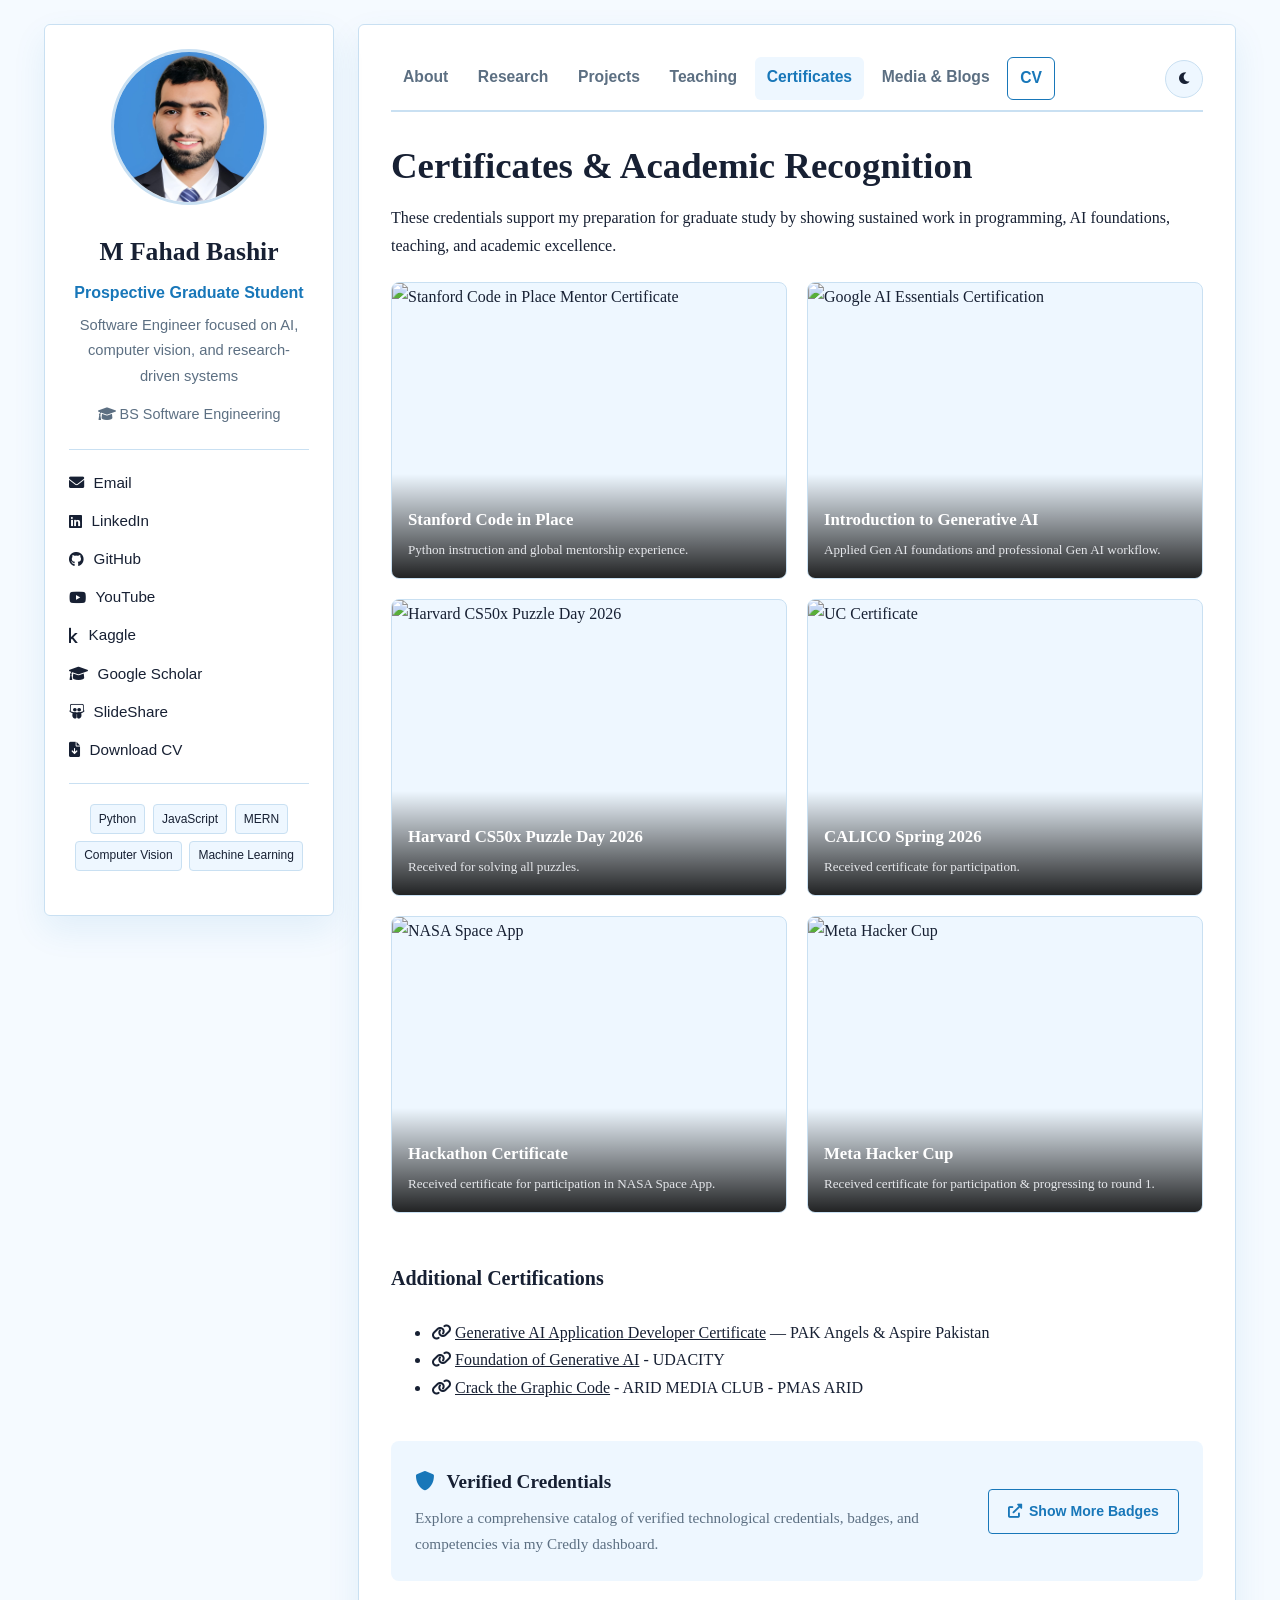
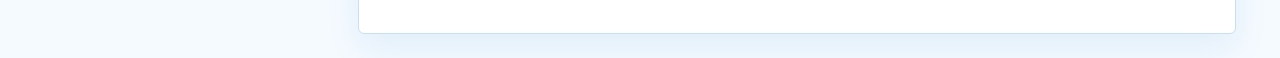
==== certificates.html @ 1e4f1df3 "Add files via upload" ====
<!-- <!DOCTYPE html>
<html lang="en">
<head>
    <meta charset="UTF-8">
    <meta name="viewport" content="width=device-width, initial-scale=1.0">
    <title>Muhammad Fahad Bashir | Certificates</title>
    <link rel="stylesheet" href="style.css">
    <link rel="stylesheet" href="https://cdnjs.cloudflare.com/ajax/libs/font-awesome/6.0.0/css/all.min.css">
    <script src="script.js" defer></script>
</head>
<body>
    <div class="portfolio-container">
        <aside class="sidebar">
            <img src="profile.png" alt="Muhammad Fahad Bashir" class="profile-img">
            <h1>M Fahad Bashir</h1>
            <p class="title">Prospective Graduate Student</p>
            <p class="subtitle">Software Engineer focused on AI, computer vision, and research-driven systems</p>
            <p class="institution"><i class="fas fa-graduation-cap"></i> BS Software Engineering</p>

            <div class="contact-links">
                <a href="mailto:bashirfahad789@gmail.com"><i class="fas fa-envelope"></i> Email</a>
                <a href="https://linkedin.com/in/mfahadbashir" target="_blank" rel="noopener"><i class="fab fa-linkedin"></i> LinkedIn</a>
                <a href="https://github.com/mfahadbashir" target="_blank" rel="noopener"><i class="fab fa-github"></i> GitHub</a>
                <a href="https://www.youtube.com/@mfahadbashir" target="_blank" rel="noopener"><i class="fab fa-youtube"></i> YouTube</a>
                <a href="https://www.kaggle.com/muhammadfahadbashir" target="_blank" rel="noopener"><i class="fab fa-kaggle"></i> Kaggle</a>
                <a href="https://scholar.google.com/citations?view_op=search_authors&mauthors=Muhammad+Fahad+Bashir" target="_blank" rel="noopener"><i class="fas fa-graduation-cap"></i> Google Scholar</a>
                <a href="https://www.slideshare.net/MuhammadFahadBashir3?itemsPerPage=18" target="_blank" rel="noopener"><i class="fab fa-slideshare"></i> SlideShare</a>
                <a href="cv.pdf" download><i class="fas fa-file-arrow-down"></i> Download CV</a>
            </div>

            <div class="tag-cloud">
                <span>Python</span><span>JavaScript</span><span>MERN</span><span>Computer Vision</span><span>Machine Learning</span>
            </div>
        </aside>

  <main class="content-area">
            <nav class="tabs-nav" aria-label="Primary navigation">
                <div class="nav-links">
                    <a href="index.html" class="nav-link">About</a>
                    <a href="research.html" class="nav-link">Research</a>
                    <a href="projects.html" class="nav-link">Projects</a>
                    <a href="workshops.html" class="nav-link">Teaching</a>
                    <a href="certificates.html" class="nav-link active">Certificates</a>
                    <a href="gallery.html" class="nav-link">Media & Blogs</a>
                    <a href="cv.pdf" class="nav-link cv-link" download>CV</a>
                </div>
                <button class="theme-toggle" id="theme-toggle" type="button" aria-label="Toggle color theme">
                    <i class="fas fa-moon mode-icon" aria-hidden="true"></i>
                </button>
            </nav>

            <h2>Certificates & Academic Recognition</h2>
            <p>These credentials support my preparation for graduate study by showing sustained work in programming, AI foundations, teaching, and academic excellence.</p>

            <div class="media-grid">
                
                <div class="media-wrapper">
                    <img src="./certificates/stanford-cert.png" alt="Stanford Code in Place Mentor Certificate" class="cert-img">
                    <div class="media-overlay">
                        <h5>Stanford Code in Place</h5>
                        <p>Python instruction and global mentorship experience.</p>
                    </div>
                </div>

                <div class="media-wrapper">
                    <img src="./certificates/google-ai-cert.png" alt="Google AI Essentials Certification" class="cert-img">
                    <div class="media-overlay">
                        <h5>Introduction to Generative AI</h5>
                        <p>Applied Gen AI foundations and professional Gen AI workflow.</p>
                    </div>
                </div>

                <div class="media-wrapper">
                    <img src="./certificates/harvard-cert.png" alt="Harvard CS50x Puzzle Day 2026" class="cert-img">
                    <div class="media-overlay">
                        <h5>Harvard CS50x Puzzle Day 2026</h5>
                        <p>Received for solving all puzzles.</p>
                    </div>
                </div>

                <div class="media-wrapper">
                    <img src="./certificates/uc-cert.jpeg" alt="UC Certificate" class="cert-img">
                    <div class="media-overlay">
                        <h5>CALICO Spring 2026</h5>
                        <p>Received certificate for participation.</p>
                    </div>
                </div>

                <div class="media-wrapper">
                    <img src="./certificates/nasa-cert.png" alt="NASA Space App " class="cert-img">
                    <div class="media-overlay">
                        <h5>Hackathon Certificate </h5>
                        <p>Received certificate for participation in NASA Space App .</p>
                    </div>
                </div>

                <div class="media-wrapper">
                    <img src="./certificates/meta-cup-cert.png" alt="Meta Hacker Cup" class="cert-img">
                    <div class="media-overlay">
                        <h5>Meta Hacker Cup</h5>
                        <p>Received certificate for participation & progressing to round 1.</p>
                    </div>
                </div>

            </div> 
        
        <div class="additional-certs-section" style="margin-top: 3rem;">
                <h3 style="border-bottom: 1px solid var(--border-color); padding-bottom: 0.5rem;">Additional Certifications</h3>
                
                <ul class="cert-text-list">
                    <li>
                        <i class="fas fa-link list-icon"></i> 
                        <a href="https://drive.google.com/file/d/1lgJNT4p7D6fuJayMBsZOApR-OrPkvg1E/view?usp=sharing" target="_blank" rel="noopener">Generative AI Application Developer Certificate</a> 
                        <span class="cert-vendor">— PAK Angels & Aspire Pakistan</span>
                    </li>
                    <li>
                        <i class="fas fa-link list-icon"></i> 
                        <a href="https://drive.google.com/file/d/1MctVsHLx--lwJQ7RAhelNxorUIL-YCIE/view?usp=sharing" target="_blank" rel="noopener">Foundation of Generative AI </a> 
                        <span class="cert-vendor"> - UDACITY</span>
                    </li>
                    <li>
                        <i class="fas fa-link list-icon"></i> 
                        <a href="https://drive.google.com/file/d/1Zk8g0KGYfRt7ZJKCh3MU5BhJU9yhhB4O/view?usp=sharing" target="_blank" rel="noopener">Crack the Graphic Code</a> 
                        <span class="cert-vendor"> - ARID MEDIA CLUB - PMAS ARID </span>
                    </li>
                   
                </ul>
            </div>
        
        </main>

            
    </div>
</body>
</html> -->



<!DOCTYPE html>
<html lang="en">
<head>
    <meta charset="UTF-8">
    <meta name="viewport" content="width=device-width, initial-scale=1.0">
    <title>Muhammad Fahad Bashir | Certificates</title>
    <link rel="stylesheet" href="style.css">
    <link rel="stylesheet" href="https://cdnjs.cloudflare.com/ajax/libs/font-awesome/6.0.0/css/all.min.css">
    <script src="script.js" defer></script>
</head>
<body>
    <div class="portfolio-container">
        
        <aside class="sidebar">
            <img src="profile.png" alt="Muhammad Fahad Bashir" class="profile-img">
            <h1>M Fahad Bashir</h1>
            <p class="title">Prospective Graduate Student</p>
            <p class="subtitle">Software Engineer focused on AI, computer vision, and research-driven systems</p>
            <p class="institution"><i class="fas fa-graduation-cap"></i> BS Software Engineering</p>

            <div class="contact-links">
                <a href="mailto:bashirfahad789@gmail.com"><i class="fas fa-envelope"></i> Email</a>
                <a href="https://linkedin.com/in/mfahadbashir" target="_blank" rel="noopener"><i class="fab fa-linkedin"></i> LinkedIn</a>
                <a href="https://github.com/mfahadbashir" target="_blank" rel="noopener"><i class="fab fa-github"></i> GitHub</a>
                <a href="https://www.youtube.com/@mfahadbashir" target="_blank" rel="noopener"><i class="fab fa-youtube"></i> YouTube</a>
                <a href="https://www.kaggle.com/muhammadfahadbashir" target="_blank" rel="noopener"><i class="fab fa-kaggle"></i> Kaggle</a>
                <a href="https://scholar.google.com/citations?view_op=search_authors&mauthors=Muhammad+Fahad+Bashir" target="_blank" rel="noopener"><i class="fas fa-graduation-cap"></i> Google Scholar</a>
                <a href="https://www.slideshare.net/MuhammadFahadBashir3?itemsPerPage=18" target="_blank" rel="noopener"><i class="fab fa-slideshare"></i> SlideShare</a>
                <a href="cv.pdf" download><i class="fas fa-file-arrow-down"></i> Download CV</a>
            </div>

            <div class="tag-cloud">
                <span>Python</span><span>JavaScript</span><span>MERN</span><span>Computer Vision</span><span>Machine Learning</span>
            </div>
        </aside>

        <main class="content-area">
            
            <nav class="tabs-nav" aria-label="Primary navigation">
                <div class="nav-links">
                    <a href="index.html" class="nav-link">About</a>
                    <a href="research.html" class="nav-link">Research</a>
                    <a href="projects.html" class="nav-link">Projects</a>
                    <a href="workshops.html" class="nav-link">Teaching</a>
                    <a href="certificates.html" class="nav-link active">Certificates</a>
                    <a href="gallery.html" class="nav-link">Media & Blogs</a>
                    <a href="cv.pdf" class="nav-link cv-link" download>CV</a>
                </div>
                <button class="theme-toggle" id="theme-toggle" type="button" aria-label="Toggle color theme">
                    <i class="fas fa-moon mode-icon" aria-hidden="true"></i>
                </button>
            </nav>

            <h2>Certificates & Academic Recognition</h2>
            <p>These credentials support my preparation for graduate study by showing sustained work in programming, AI foundations, teaching, and academic excellence.</p>

            <div class="media-grid">
                
                <div class="media-wrapper">
                    <img src="./certificates/stanford-cert.png" alt="Stanford Code in Place Mentor Certificate" class="cert-img">
                    <div class="media-overlay">
                        <h5>Stanford Code in Place</h5>
                        <p>Python instruction and global mentorship experience.</p>
                    </div>
                </div>

                <div class="media-wrapper">
                    <img src="./certificates/google-ai-cert.png" alt="Google AI Essentials Certification" class="cert-img">
                    <div class="media-overlay">
                        <h5>Introduction to Generative AI</h5>
                        <p>Applied Gen AI foundations and professional Gen AI workflow.</p>
                    </div>
                </div>

                <div class="media-wrapper">
                    <img src="./certificates/harvard-cert.png" alt="Harvard CS50x Puzzle Day 2026" class="cert-img">
                    <div class="media-overlay">
                        <h5>Harvard CS50x Puzzle Day 2026</h5>
                        <p>Received for solving all puzzles.</p>
                    </div>
                </div>

                <div class="media-wrapper">
                    <img src="./certificates/uc-cert.jpeg" alt="UC Certificate" class="cert-img">
                    <div class="media-overlay">
                        <h5>CALICO Spring 2026</h5>
                        <p>Received certificate for participation.</p>
                    </div>
                </div>

                <div class="media-wrapper">
                    <img src="./certificates/nasa-cert.png" alt="NASA Space App" class="cert-img">
                    <div class="media-overlay">
                        <h5>Hackathon Certificate</h5>
                        <p>Received certificate for participation in NASA Space App.</p>
                    </div>
                </div>

                <div class="media-wrapper">
                    <img src="./certificates/meta-cup-cert.png" alt="Meta Hacker Cup" class="cert-img">
                    <div class="media-overlay">
                        <h5>Meta Hacker Cup</h5>
                        <p>Received certificate for participation & progressing to round 1.</p>
                    </div>
                </div>

            </div> <div class="additional-certs-section" style="margin-top: 3rem;">
                <h3 style="border-bottom: 1px solid var(--border-color); padding-bottom: 0.5rem;">Additional Certifications</h3>
                
                <ul class="cert-text-list">
                    <li>
                        <i class="fas fa-link list-icon"></i> 
                        <a href="https://drive.google.com/file/d/1lgJNT4p7D6fuJayMBsZOApR-OrPkvg1E/view?usp=sharing" target="_blank" rel="noopener">Generative AI Application Developer Certificate</a> 
                        <span class="cert-vendor">— PAK Angels & Aspire Pakistan</span>
                    </li>
                    <li>
                        <i class="fas fa-link list-icon"></i> 
                        <a href="https://drive.google.com/file/d/1MctVsHLx--lwJQ7RAhelNxorUIL-YCIE/view?usp=sharing" target="_blank" rel="noopener">Foundation of Generative AI</a> 
                        <span class="cert-vendor"> - UDACITY</span>
                    </li>
                    <li>
                        <i class="fas fa-link list-icon"></i> 
                        <a href="https://drive.google.com/file/d/1Zk8g0KGYfRt7ZJKCh3MU5BhJU9yhhB4O/view?usp=sharing" target="_blank" rel="noopener">Crack the Graphic Code</a> 
                        <span class="cert-vendor"> - ARID MEDIA CLUB - PMAS ARID</span>
                    </li>
                </ul>
            </div>
            
            <div class="item-card verification-banner" style="margin-top: 2.5rem; display: flex; align-items: center; justify-content: space-between; gap: 1.5rem; padding: 1.5rem; border: 1px solid var(--border-color); border-radius: 8px;">
                <div class="banner-text">
                    <h3 style="margin: 0 0 0.4rem 0; font-size: 1.2rem; color: var(--text-main);"><i class="fas fa-shield-alt" style="color: var(--accent); margin-right: 0.5rem;"></i> Verified Credentials</h3>
                    <p style="margin: 0; font-size: 0.95rem; color: var(--text-muted);">Explore a comprehensive catalog of verified technological credentials, badges, and competencies via my Credly dashboard.</p>
                </div>
                <a href="https://www.credly.com/users/muhammad-fahad-bashir.72932968/badges/credly" target="_blank" rel="noopener" class="btn-action banner-btn" style="white-space: nowrap; margin-top: 0; padding: 0.6rem 1.2rem; text-decoration: none; border: 1px solid var(--accent); color: var(--accent); border-radius: 4px; font-weight: 600;">
                    <i class="fas fa-external-link-alt"></i> Show More Badges
                </a>
            </div>
        
        </main> </div> </body>
</html>
---- style.css ----
:root {
    --bg-color: #f5faff;
    --panel-bg: #ffffff;
    --panel-soft: #eef7ff;
    --text-main: #172033;
    --text-muted: #5c6f82;
    --accent: #1877b9;
    --accent-strong: #0f5486;
    --border: #c9e0f2;
    --shadow: 0 14px 34px rgba(24, 119, 185, 0.09);
    --font: Georgia, "Times New Roman", Times, serif;
    --ui-font: "Segoe UI", Arial, sans-serif;
}

:root[data-theme="dark"] {
    --bg-color: #08131f;
    --panel-bg: #102033;
    --panel-soft: #172a41;
    --text-main: #edf7ff;
    --text-muted: #b7c9da;
    --accent: #8fd3ff;
    --accent-strong: #c1e8ff;
    --border: #29435c;
    --shadow: 0 18px 45px rgba(0, 0, 0, 0.28);
}

* {
    box-sizing: border-box;
}

body {
    font-family: var(--font);
    background: var(--bg-color);
    color: var(--text-main);
    margin: 0;
    line-height: 1.72;
    min-height: 100vh;
}

a {
    color: inherit;
}

.portfolio-container {
    width: min(100%, 1240px);
    margin: 1.5rem auto;
    padding: 0 1.5rem;
    display: grid;
    grid-template-columns: 290px minmax(0, 1fr);
    gap: 1.5rem;
}

.sidebar,
.content-area {
    background: var(--panel-bg);
    border: 1px solid var(--border);
    border-radius: 6px;
    box-shadow: var(--shadow);
}

.sidebar {
    padding: 1.5rem;
    height: fit-content;
    text-align: center;
    position: sticky;
    top: 1.5rem;
}

.profile-img {
    width: 156px;
    height: 156px;
    border-radius: 50%;
    object-fit: cover;
    margin-bottom: 1rem;
    border: 3px solid var(--border);
}

.sidebar h1 {
    font-size: 1.6rem;
    font-weight: 700;
    margin: 0 0 0.35rem;
}

.title {
    color: var(--accent);
    font-weight: 700;
    font-family: var(--ui-font);
    margin: 0;
}

.subtitle {
    color: var(--text-muted);
    font-size: 0.92rem;
    font-family: var(--ui-font);
    margin: 0.4rem 0 0.8rem;
}

.institution {
    color: var(--text-muted);
    font-size: 0.9rem;
    font-family: var(--ui-font);
    margin: 0 0 1.4rem;
}

.contact-links {
    display: flex;
    flex-direction: column;
    gap: 0.75rem;
    text-align: left;
    border-top: 1px solid var(--border);
    border-bottom: 1px solid var(--border);
    padding: 1.25rem 0;
    margin-bottom: 1.25rem;
}

.contact-links a {
    color: var(--text-main);
    text-decoration: none;
    font-size: 0.95rem;
    font-family: var(--ui-font);
    display: flex;
    align-items: center;
    gap: 0.6rem;
    transition: color 0.2s ease;
}

.contact-links a:hover {
    color: var(--accent);
}

.tag-cloud {
    display: flex;
    flex-wrap: wrap;
    gap: 0.45rem;
    justify-content: center;
    margin: 0.5rem 0 1.25rem;
}

.tag-cloud span {
    background: var(--panel-soft);
    color: var(--text-main);
    font-size: 0.75rem;
    font-family: var(--ui-font);
    padding: 0.22rem 0.52rem;
    border-radius: 4px;
    border: 1px solid var(--border);
}

.theme-toggle {
    width: 38px;
    height: 38px;
    border: 1px solid var(--border);
    background: var(--panel-soft);
    color: var(--text-main);
    border-radius: 50%;
    padding: 0;
    font-family: var(--ui-font);
    font-weight: 600;
    cursor: pointer;
    display: flex;
    align-items: center;
    justify-content: center;
    gap: 0.55rem;
}

.theme-toggle:hover {
    border-color: var(--accent);
    color: var(--accent);
}

.content-area {
    padding: 2rem;
    min-width: 0;
}

.tabs-nav {
    display: flex;
    align-items: center;
    justify-content: space-between;
    gap: 0.5rem;
    border-bottom: 2px solid var(--border);
    margin-bottom: 2rem;
    padding-bottom: 0.6rem;
    overflow-x: auto;
}

.nav-links {
    display: flex;
    gap: 0.35rem;
    overflow-x: auto;
    white-space: nowrap;
}

.nav-link {
    text-decoration: none;
    font-size: 0.98rem;
    font-weight: 600;
    color: var(--text-muted);
    padding: 0.45rem 0.75rem;
    border-radius: 6px;
    font-family: var(--ui-font);
    transition: color 0.2s ease, background 0.2s ease;
}

.nav-link:hover,
.nav-link.active {
    color: var(--accent);
    background: var(--panel-soft);
}

.nav-link.cv-link {
    border: 1px solid var(--accent);
    color: var(--accent);
}

section {
    margin-bottom: 2.25rem;
}

h2 {
    font-size: clamp(1.65rem, 3vw, 2.3rem);
    line-height: 1.2;
    margin: 0 0 1rem;
    font-weight: 700;
}

h3 {
    margin: 0 0 0.7rem;
    font-size: 1.25rem;
    font-weight: 700;
}

h4 {
    margin: 0 0 0.45rem;
    font-size: 1.05rem;
}

p {
    margin-top: 0;
}

.eyebrow {
    color: var(--accent);
    font-size: 0.8rem;
    font-weight: 800;
    letter-spacing: 0;
    text-transform: uppercase;
    margin-bottom: 0.55rem;
    font-family: var(--ui-font);
}

.intro-section {
    border-bottom: 1px solid var(--border);
    padding-bottom: 1.5rem;
}

.highlights-grid {
    display: grid;
    grid-template-columns: repeat(3, minmax(0, 1fr));
    gap: 1rem;
    margin-top: 1rem;
}

.achievement-strip {
    display: grid;
    grid-template-columns: repeat(3, minmax(0, 1fr));
    gap: 1rem;
}

.achievement-card {
    background: linear-gradient(180deg, rgba(24, 119, 185, 0.12), rgba(24, 119, 185, 0.04));
    border: 1px solid var(--border);
    border-top: 4px solid var(--accent);
    border-radius: 8px;
    padding: 1.2rem;
}

.achievement-source {
    display: inline-flex;
    align-items: center;
    color: var(--accent-strong);
    background: var(--panel-bg);
    border: 1px solid var(--border);
    border-radius: 999px;
    padding: 0.16rem 0.55rem;
    margin-bottom: 0.7rem;
    font-family: var(--ui-font);
    font-size: 0.75rem;
    font-weight: 800;
    text-transform: uppercase;
}

.achievement-card p {
    color: var(--text-muted);
    margin-bottom: 0;
}

.highlight-badge,
.item-card {
    background: var(--panel-soft);
    border: 1px solid var(--border);
    border-radius: 8px;
}

.highlight-badge {
    padding: 1.2rem 1rem;
    text-align: center;
}

.badge-icon {
    font-size: 1.45rem;
    color: var(--accent);
    margin-bottom: 0.5rem;
}

.highlight-badge h4 {
    margin: 0 0 0.35rem;
    font-size: 0.98rem;
}

.highlight-badge p {
    margin: 0;
    font-size: 0.86rem;
    color: var(--text-muted);
}

.scrollable-news-container {
    max-height: 220px;
    overflow-y: auto;
    border: 1px solid var(--border);
    border-radius: 8px;
    padding: 0.4rem 1rem;
    background: var(--panel-soft);
}

.scrollable-news-container::-webkit-scrollbar {
    width: 8px;
}

.scrollable-news-container::-webkit-scrollbar-track {
    background: transparent;
}

.scrollable-news-container::-webkit-scrollbar-thumb {
    background: var(--border);
    border-radius: 999px;
}

.news-feed-item {
    padding: 0.8rem 0;
    border-bottom: 1px solid var(--border);
    display: flex;
    align-items: flex-start;
    gap: 1rem;
}

.news-feed-item:last-child {
    border-bottom: none;
}

.news-tag {
    flex: 0 0 auto;
    min-width: 72px;
    text-align: center;
    font-size: 0.7rem;
    font-weight: 800;
    text-transform: uppercase;
    padding: 0.2rem 0.55rem;
    border-radius: 999px;
    color: #ffffff;
    background: var(--accent);
    font-family: var(--ui-font);
}

.news-tag.milestone {
    background: #23815c;
}

.news-tag.project {
    background: #7c3aed;
}

.news-tag.event {
    background: #c85a14;
}

.news-date {
    flex: 0 0 86px;
    color: var(--accent-strong);
    font-family: var(--ui-font);
    font-size: 0.82rem;
    font-weight: 800;
}

.news-feed-item p {
    margin: 0;
}

.news-link-pending {
    color: var(--text-muted);
    font-family: var(--ui-font);
    font-size: 0.78rem;
    font-weight: 700;
}

.item-card {
    padding: 1.4rem;
    margin-bottom: 1.25rem;
}

.item-meta {
    display: flex;
    justify-content: space-between;
    gap: 1rem;
    font-size: 0.8rem;
    color: var(--text-muted);
    font-weight: 700;
    margin-bottom: 0.6rem;
    font-family: var(--ui-font);
}

.authors,
.venue {
    margin: 0.2rem 0;
    font-size: 0.95rem;
}

.venue {
    color: var(--text-muted);
}

.project-note {
    color: var(--text-muted);
    background: var(--panel-bg);
    border-left: 3px solid var(--accent);
    padding: 0.75rem 0.85rem;
    border-radius: 0 6px 6px 0;
    margin-top: 0.85rem;
}

.compact-list {
    padding-left: 1.2rem;
    margin: 0;
}

.compact-list li {
    margin-bottom: 0.45rem;
}

.btn-action {
    display: inline-flex;
    align-items: center;
    gap: 0.45rem;
    text-decoration: none;
    font-size: 0.88rem;
    padding: 0.48rem 0.9rem;
    border: 1px solid var(--accent);
    color: var(--accent);
    border-radius: 6px;
    font-weight: 700;
    margin-top: 0.8rem;
    font-family: var(--ui-font);
    transition: background 0.2s ease, color 0.2s ease;
}

.btn-action:hover {
    background: var(--accent);
    color: #ffffff;
}

.btn-action.disabled {
    border-color: var(--border);
    color: var(--text-muted);
    cursor: default;
}

.btn-action.disabled:hover {
    background: transparent;
    color: var(--text-muted);
}

.btn-action.youtube-btn {
    border-color: #dc3545;
    color: #dc3545;
}

.btn-action.youtube-btn:hover {
    background: #dc3545;
    color: #ffffff;
}

.media-grid {
    display: grid;
    grid-template-columns: repeat(2, minmax(0, 1fr));
    gap: 1.25rem;
    margin-top: 1.4rem;
}

.media-wrapper {
    position: relative;
    border-radius: 8px;
    overflow: hidden;
    border: 1px solid var(--border);
    aspect-ratio: 4 / 3;
    background: var(--panel-soft);
}

.media-wrapper img {
    width: 100%;
    height: 100%;
    object-fit: cover;
    display: block;
    transition: transform 0.3s ease, opacity 0.3s ease;
}

.media-overlay {
    position: absolute;
    inset: auto 0 0;
    background: linear-gradient(transparent, rgba(0, 0, 0, 0.86));
    padding: 2rem 1rem 1rem;
    color: #ffffff;
}

.media-overlay h5 {
    margin: 0 0 0.25rem;
    font-size: 1.05rem;
}

.media-overlay p {
    margin: 0;
    font-size: 0.82rem;
    color: #e5e7eb;
}

.media-wrapper:hover img {
    transform: scale(1.04);
    opacity: 0.82;
}

.placeholder-media {
    display: grid;
    place-items: center;
    background:
        linear-gradient(135deg, rgba(24, 119, 185, 0.11), transparent),
        var(--panel-soft);
}

.placeholder-icon {
    color: var(--accent);
    font-size: 2.4rem;
    opacity: 0.85;
}

.blog-list {
    display: grid;
    gap: 1rem;
}

.blog-card {
    background: var(--panel-soft);
    border: 1px solid var(--border);
    border-radius: 8px;
    padding: 1.25rem;
}

.resource-grid {
    display: grid;
    grid-template-columns: repeat(2, minmax(0, 1fr));
    gap: 1rem;
    margin-top: 1rem;
}

.resource-card {
    display: grid;
    grid-template-columns: auto 1fr;
    column-gap: 0.85rem;
    row-gap: 0.18rem;
    align-items: start;
    background: var(--panel-soft);
    border: 1px solid var(--border);
    border-radius: 8px;
    padding: 1rem;
    color: var(--text-main);
    text-decoration: none;
    transition: border-color 0.2s ease, transform 0.2s ease;
}

.resource-card:hover {
    border-color: var(--accent);
    transform: translateY(-2px);
}

.resource-card i {
    color: var(--accent);
    font-size: 1.2rem;
    margin-top: 0.18rem;
}

.resource-card span {
    font-weight: 700;
}

.resource-card small {
    grid-column: 2;
    color: var(--text-muted);
    font-family: var(--ui-font);
    line-height: 1.45;
}

@media (max-width: 900px) {
    .portfolio-container {
        grid-template-columns: 1fr;
        margin: 0;
        padding: 1rem;
    }

    .sidebar {
        position: static;
    }

    .highlights-grid,
    .achievement-strip,
    .media-grid,
    .resource-grid {
        grid-template-columns: 1fr;
    }

    .content-area {
        padding: 1.25rem;
    }
}

@media (max-width: 560px) {
    .portfolio-container {
        padding: 0.75rem;
    }

    .news-feed-item,
    .item-meta {
        flex-direction: column;
        gap: 0.45rem;
    }

    .news-tag {
        min-width: 0;
        width: fit-content;
    }

    .media-wrapper img.cert-img {
    width: 100%;
    height: 100%;
    object-fit: cover; /* Ensures the certificate image scales neatly without distortion */
    display: block;
    transition: transform 0.3s ease, opacity 0.3s ease;
}

/* Text-Based Certificate List Styling */
.cert-text-list {
    list-style: none;
    padding: 0;
    margin: 1rem 0 0 0;
}

.cert-text-list li {
    padding: 0.75rem 0.5rem;
    border-bottom: 1px dashed var(--border-color);
    display: flex;
    align-items: center;
    gap: 0.75rem;
    font-size: 0.95rem;
}

.cert-text-list li:last-child {
    border-bottom: none;
}

.cert-text-list a {
    color: var(--text-main);
    text-decoration: none;
    font-weight: 500;
    transition: color 0.2s ease;
}

.cert-text-list a:hover {
    color: var(--accent);
    text-decoration: underline;
}

.list-icon {
    font-size: 0.85rem;
    color: var(--text-muted);
}

.cert-vendor {
    color: var(--text-muted);
    font-size: 0.85rem;
    margin-left: auto; /* Cleanly pushes the vendor name to the far right side */
}

}
---- style.css ----
:root {
    --bg-color: #f5faff;
    --panel-bg: #ffffff;
    --panel-soft: #eef7ff;
    --text-main: #172033;
    --text-muted: #5c6f82;
    --accent: #1877b9;
    --accent-strong: #0f5486;
    --border: #c9e0f2;
    --shadow: 0 14px 34px rgba(24, 119, 185, 0.09);
    --font: Georgia, "Times New Roman", Times, serif;
    --ui-font: "Segoe UI", Arial, sans-serif;
}

:root[data-theme="dark"] {
    --bg-color: #08131f;
    --panel-bg: #102033;
    --panel-soft: #172a41;
    --text-main: #edf7ff;
    --text-muted: #b7c9da;
    --accent: #8fd3ff;
    --accent-strong: #c1e8ff;
    --border: #29435c;
    --shadow: 0 18px 45px rgba(0, 0, 0, 0.28);
}

* {
    box-sizing: border-box;
}

body {
    font-family: var(--font);
    background: var(--bg-color);
    color: var(--text-main);
    margin: 0;
    line-height: 1.72;
    min-height: 100vh;
}

a {
    color: inherit;
}

.portfolio-container {
    width: min(100%, 1240px);
    margin: 1.5rem auto;
    padding: 0 1.5rem;
    display: grid;
    grid-template-columns: 290px minmax(0, 1fr);
    gap: 1.5rem;
}

.sidebar,
.content-area {
    background: var(--panel-bg);
    border: 1px solid var(--border);
    border-radius: 6px;
    box-shadow: var(--shadow);
}

.sidebar {
    padding: 1.5rem;
    height: fit-content;
    text-align: center;
    position: sticky;
    top: 1.5rem;
}

.profile-img {
    width: 156px;
    height: 156px;
    border-radius: 50%;
    object-fit: cover;
    margin-bottom: 1rem;
    border: 3px solid var(--border);
}

.sidebar h1 {
    font-size: 1.6rem;
    font-weight: 700;
    margin: 0 0 0.35rem;
}

.title {
    color: var(--accent);
    font-weight: 700;
    font-family: var(--ui-font);
    margin: 0;
}

.subtitle {
    color: var(--text-muted);
    font-size: 0.92rem;
    font-family: var(--ui-font);
    margin: 0.4rem 0 0.8rem;
}

.institution {
    color: var(--text-muted);
    font-size: 0.9rem;
    font-family: var(--ui-font);
    margin: 0 0 1.4rem;
}

.contact-links {
    display: flex;
    flex-direction: column;
    gap: 0.75rem;
    text-align: left;
    border-top: 1px solid var(--border);
    border-bottom: 1px solid var(--border);
    padding: 1.25rem 0;
    margin-bottom: 1.25rem;
}

.contact-links a {
    color: var(--text-main);
    text-decoration: none;
    font-size: 0.95rem;
    font-family: var(--ui-font);
    display: flex;
    align-items: center;
    gap: 0.6rem;
    transition: color 0.2s ease;
}

.contact-links a:hover {
    color: var(--accent);
}

.tag-cloud {
    display: flex;
    flex-wrap: wrap;
    gap: 0.45rem;
    justify-content: center;
    margin: 0.5rem 0 1.25rem;
}

.tag-cloud span {
    background: var(--panel-soft);
    color: var(--text-main);
    font-size: 0.75rem;
    font-family: var(--ui-font);
    padding: 0.22rem 0.52rem;
    border-radius: 4px;
    border: 1px solid var(--border);
}

.theme-toggle {
    width: 38px;
    height: 38px;
    border: 1px solid var(--border);
    background: var(--panel-soft);
    color: var(--text-main);
    border-radius: 50%;
    padding: 0;
    font-family: var(--ui-font);
    font-weight: 600;
    cursor: pointer;
    display: flex;
    align-items: center;
    justify-content: center;
    gap: 0.55rem;
}

.theme-toggle:hover {
    border-color: var(--accent);
    color: var(--accent);
}

.content-area {
    padding: 2rem;
    min-width: 0;
}

.tabs-nav {
    display: flex;
    align-items: center;
    justify-content: space-between;
    gap: 0.5rem;
    border-bottom: 2px solid var(--border);
    margin-bottom: 2rem;
    padding-bottom: 0.6rem;
    overflow-x: auto;
}

.nav-links {
    display: flex;
    gap: 0.35rem;
    overflow-x: auto;
    white-space: nowrap;
}

.nav-link {
    text-decoration: none;
    font-size: 0.98rem;
    font-weight: 600;
    color: var(--text-muted);
    padding: 0.45rem 0.75rem;
    border-radius: 6px;
    font-family: var(--ui-font);
    transition: color 0.2s ease, background 0.2s ease;
}

.nav-link:hover,
.nav-link.active {
    color: var(--accent);
    background: var(--panel-soft);
}

.nav-link.cv-link {
    border: 1px solid var(--accent);
    color: var(--accent);
}

section {
    margin-bottom: 2.25rem;
}

h2 {
    font-size: clamp(1.65rem, 3vw, 2.3rem);
    line-height: 1.2;
    margin: 0 0 1rem;
    font-weight: 700;
}

h3 {
    margin: 0 0 0.7rem;
    font-size: 1.25rem;
    font-weight: 700;
}

h4 {
    margin: 0 0 0.45rem;
    font-size: 1.05rem;
}

p {
    margin-top: 0;
}

.eyebrow {
    color: var(--accent);
    font-size: 0.8rem;
    font-weight: 800;
    letter-spacing: 0;
    text-transform: uppercase;
    margin-bottom: 0.55rem;
    font-family: var(--ui-font);
}

.intro-section {
    border-bottom: 1px solid var(--border);
    padding-bottom: 1.5rem;
}

.highlights-grid {
    display: grid;
    grid-template-columns: repeat(3, minmax(0, 1fr));
    gap: 1rem;
    margin-top: 1rem;
}

.achievement-strip {
    display: grid;
    grid-template-columns: repeat(3, minmax(0, 1fr));
    gap: 1rem;
}

.achievement-card {
    background: linear-gradient(180deg, rgba(24, 119, 185, 0.12), rgba(24, 119, 185, 0.04));
    border: 1px solid var(--border);
    border-top: 4px solid var(--accent);
    border-radius: 8px;
    padding: 1.2rem;
}

.achievement-source {
    display: inline-flex;
    align-items: center;
    color: var(--accent-strong);
    background: var(--panel-bg);
    border: 1px solid var(--border);
    border-radius: 999px;
    padding: 0.16rem 0.55rem;
    margin-bottom: 0.7rem;
    font-family: var(--ui-font);
    font-size: 0.75rem;
    font-weight: 800;
    text-transform: uppercase;
}

.achievement-card p {
    color: var(--text-muted);
    margin-bottom: 0;
}

.highlight-badge,
.item-card {
    background: var(--panel-soft);
    border: 1px solid var(--border);
    border-radius: 8px;
}

.highlight-badge {
    padding: 1.2rem 1rem;
    text-align: center;
}

.badge-icon {
    font-size: 1.45rem;
    color: var(--accent);
    margin-bottom: 0.5rem;
}

.highlight-badge h4 {
    margin: 0 0 0.35rem;
    font-size: 0.98rem;
}

.highlight-badge p {
    margin: 0;
    font-size: 0.86rem;
    color: var(--text-muted);
}

.scrollable-news-container {
    max-height: 220px;
    overflow-y: auto;
    border: 1px solid var(--border);
    border-radius: 8px;
    padding: 0.4rem 1rem;
    background: var(--panel-soft);
}

.scrollable-news-container::-webkit-scrollbar {
    width: 8px;
}

.scrollable-news-container::-webkit-scrollbar-track {
    background: transparent;
}

.scrollable-news-container::-webkit-scrollbar-thumb {
    background: var(--border);
    border-radius: 999px;
}

.news-feed-item {
    padding: 0.8rem 0;
    border-bottom: 1px solid var(--border);
    display: flex;
    align-items: flex-start;
    gap: 1rem;
}

.news-feed-item:last-child {
    border-bottom: none;
}

.news-tag {
    flex: 0 0 auto;
    min-width: 72px;
    text-align: center;
    font-size: 0.7rem;
    font-weight: 800;
    text-transform: uppercase;
    padding: 0.2rem 0.55rem;
    border-radius: 999px;
    color: #ffffff;
    background: var(--accent);
    font-family: var(--ui-font);
}

.news-tag.milestone {
    background: #23815c;
}

.news-tag.project {
    background: #7c3aed;
}

.news-tag.event {
    background: #c85a14;
}

.news-date {
    flex: 0 0 86px;
    color: var(--accent-strong);
    font-family: var(--ui-font);
    font-size: 0.82rem;
    font-weight: 800;
}

.news-feed-item p {
    margin: 0;
}

.news-link-pending {
    color: var(--text-muted);
    font-family: var(--ui-font);
    font-size: 0.78rem;
    font-weight: 700;
}

.item-card {
    padding: 1.4rem;
    margin-bottom: 1.25rem;
}

.item-meta {
    display: flex;
    justify-content: space-between;
    gap: 1rem;
    font-size: 0.8rem;
    color: var(--text-muted);
    font-weight: 700;
    margin-bottom: 0.6rem;
    font-family: var(--ui-font);
}

.authors,
.venue {
    margin: 0.2rem 0;
    font-size: 0.95rem;
}

.venue {
    color: var(--text-muted);
}

.project-note {
    color: var(--text-muted);
    background: var(--panel-bg);
    border-left: 3px solid var(--accent);
    padding: 0.75rem 0.85rem;
    border-radius: 0 6px 6px 0;
    margin-top: 0.85rem;
}

.compact-list {
    padding-left: 1.2rem;
    margin: 0;
}

.compact-list li {
    margin-bottom: 0.45rem;
}

.btn-action {
    display: inline-flex;
    align-items: center;
    gap: 0.45rem;
    text-decoration: none;
    font-size: 0.88rem;
    padding: 0.48rem 0.9rem;
    border: 1px solid var(--accent);
    color: var(--accent);
    border-radius: 6px;
    font-weight: 700;
    margin-top: 0.8rem;
    font-family: var(--ui-font);
    transition: background 0.2s ease, color 0.2s ease;
}

.btn-action:hover {
    background: var(--accent);
    color: #ffffff;
}

.btn-action.disabled {
    border-color: var(--border);
    color: var(--text-muted);
    cursor: default;
}

.btn-action.disabled:hover {
    background: transparent;
    color: var(--text-muted);
}

.btn-action.youtube-btn {
    border-color: #dc3545;
    color: #dc3545;
}

.btn-action.youtube-btn:hover {
    background: #dc3545;
    color: #ffffff;
}

.media-grid {
    display: grid;
    grid-template-columns: repeat(2, minmax(0, 1fr));
    gap: 1.25rem;
    margin-top: 1.4rem;
}

.media-wrapper {
    position: relative;
    border-radius: 8px;
    overflow: hidden;
    border: 1px solid var(--border);
    aspect-ratio: 4 / 3;
    background: var(--panel-soft);
}

.media-wrapper img {
    width: 100%;
    height: 100%;
    object-fit: cover;
    display: block;
    transition: transform 0.3s ease, opacity 0.3s ease;
}

.media-overlay {
    position: absolute;
    inset: auto 0 0;
    background: linear-gradient(transparent, rgba(0, 0, 0, 0.86));
    padding: 2rem 1rem 1rem;
    color: #ffffff;
}

.media-overlay h5 {
    margin: 0 0 0.25rem;
    font-size: 1.05rem;
}

.media-overlay p {
    margin: 0;
    font-size: 0.82rem;
    color: #e5e7eb;
}

.media-wrapper:hover img {
    transform: scale(1.04);
    opacity: 0.82;
}

.placeholder-media {
    display: grid;
    place-items: center;
    background:
        linear-gradient(135deg, rgba(24, 119, 185, 0.11), transparent),
        var(--panel-soft);
}

.placeholder-icon {
    color: var(--accent);
    font-size: 2.4rem;
    opacity: 0.85;
}

.blog-list {
    display: grid;
    gap: 1rem;
}

.blog-card {
    background: var(--panel-soft);
    border: 1px solid var(--border);
    border-radius: 8px;
    padding: 1.25rem;
}

.resource-grid {
    display: grid;
    grid-template-columns: repeat(2, minmax(0, 1fr));
    gap: 1rem;
    margin-top: 1rem;
}

.resource-card {
    display: grid;
    grid-template-columns: auto 1fr;
    column-gap: 0.85rem;
    row-gap: 0.18rem;
    align-items: start;
    background: var(--panel-soft);
    border: 1px solid var(--border);
    border-radius: 8px;
    padding: 1rem;
    color: var(--text-main);
    text-decoration: none;
    transition: border-color 0.2s ease, transform 0.2s ease;
}

.resource-card:hover {
    border-color: var(--accent);
    transform: translateY(-2px);
}

.resource-card i {
    color: var(--accent);
    font-size: 1.2rem;
    margin-top: 0.18rem;
}

.resource-card span {
    font-weight: 700;
}

.resource-card small {
    grid-column: 2;
    color: var(--text-muted);
    font-family: var(--ui-font);
    line-height: 1.45;
}

@media (max-width: 900px) {
    .portfolio-container {
        grid-template-columns: 1fr;
        margin: 0;
        padding: 1rem;
    }

    .sidebar {
        position: static;
    }

    .highlights-grid,
    .achievement-strip,
    .media-grid,
    .resource-grid {
        grid-template-columns: 1fr;
    }

    .content-area {
        padding: 1.25rem;
    }
}

@media (max-width: 560px) {
    .portfolio-container {
        padding: 0.75rem;
    }

    .news-feed-item,
    .item-meta {
        flex-direction: column;
        gap: 0.45rem;
    }

    .news-tag {
        min-width: 0;
        width: fit-content;
    }

    .media-wrapper img.cert-img {
    width: 100%;
    height: 100%;
    object-fit: cover; /* Ensures the certificate image scales neatly without distortion */
    display: block;
    transition: transform 0.3s ease, opacity 0.3s ease;
}

/* Text-Based Certificate List Styling */
.cert-text-list {
    list-style: none;
    padding: 0;
    margin: 1rem 0 0 0;
}

.cert-text-list li {
    padding: 0.75rem 0.5rem;
    border-bottom: 1px dashed var(--border-color);
    display: flex;
    align-items: center;
    gap: 0.75rem;
    font-size: 0.95rem;
}

.cert-text-list li:last-child {
    border-bottom: none;
}

.cert-text-list a {
    color: var(--text-main);
    text-decoration: none;
    font-weight: 500;
    transition: color 0.2s ease;
}

.cert-text-list a:hover {
    color: var(--accent);
    text-decoration: underline;
}

.list-icon {
    font-size: 0.85rem;
    color: var(--text-muted);
}

.cert-vendor {
    color: var(--text-muted);
    font-size: 0.85rem;
    margin-left: auto; /* Cleanly pushes the vendor name to the far right side */
}

}
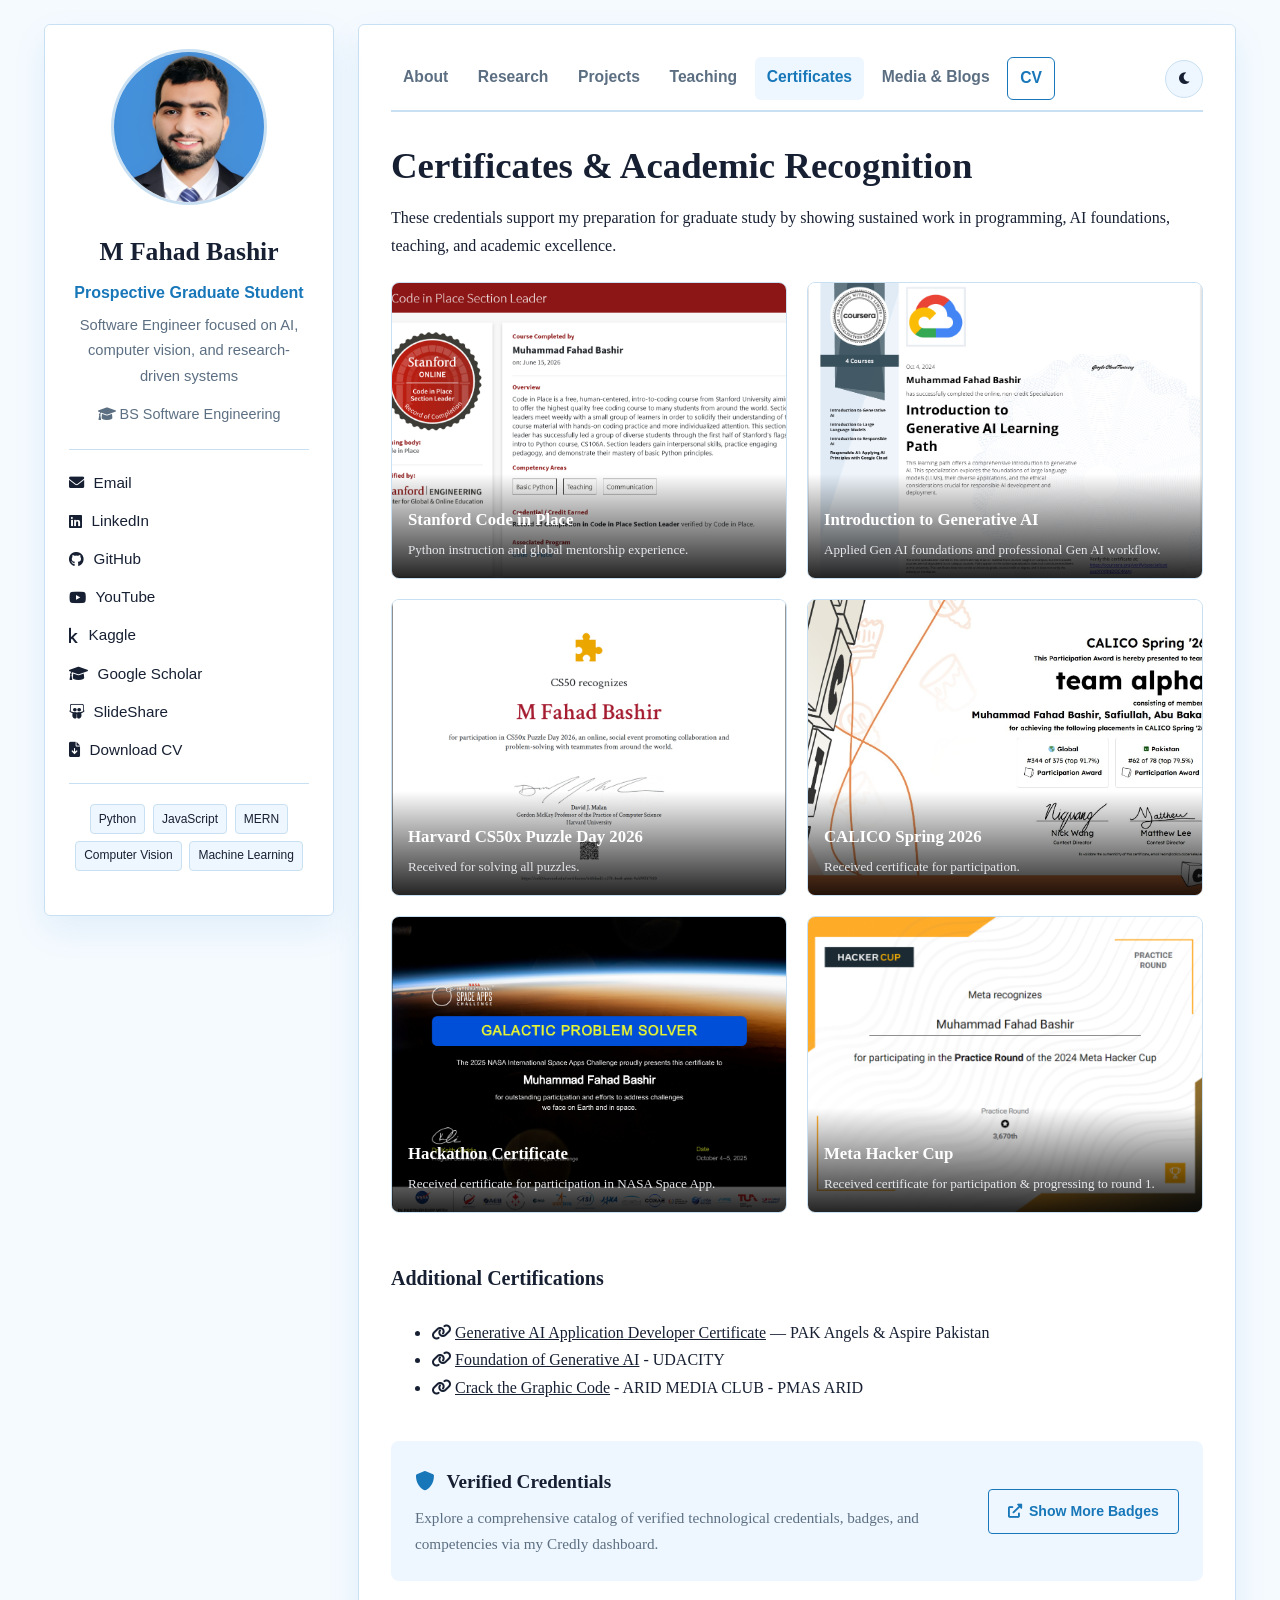
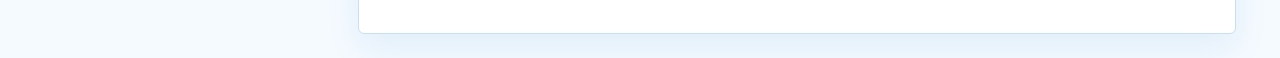
==== commit b36de5b7: "google analytics" ====
--- a/certificates.html
+++ b/certificates.html
@@ -1,140 +1,3 @@
-<!-- <!DOCTYPE html>
-<html lang="en">
-<head>
-    <meta charset="UTF-8">
-    <meta name="viewport" content="width=device-width, initial-scale=1.0">
-    <title>Muhammad Fahad Bashir | Certificates</title>
-    <link rel="stylesheet" href="style.css">
-    <link rel="stylesheet" href="https://cdnjs.cloudflare.com/ajax/libs/font-awesome/6.0.0/css/all.min.css">
-    <script src="script.js" defer></script>
-</head>
-<body>
-    <div class="portfolio-container">
-        <aside class="sidebar">
-            <img src="profile.png" alt="Muhammad Fahad Bashir" class="profile-img">
-            <h1>M Fahad Bashir</h1>
-            <p class="title">Prospective Graduate Student</p>
-            <p class="subtitle">Software Engineer focused on AI, computer vision, and research-driven systems</p>
-            <p class="institution"><i class="fas fa-graduation-cap"></i> BS Software Engineering</p>
-
-            <div class="contact-links">
-                <a href="mailto:bashirfahad789@gmail.com"><i class="fas fa-envelope"></i> Email</a>
-                <a href="https://linkedin.com/in/mfahadbashir" target="_blank" rel="noopener"><i class="fab fa-linkedin"></i> LinkedIn</a>
-                <a href="https://github.com/mfahadbashir" target="_blank" rel="noopener"><i class="fab fa-github"></i> GitHub</a>
-                <a href="https://www.youtube.com/@mfahadbashir" target="_blank" rel="noopener"><i class="fab fa-youtube"></i> YouTube</a>
-                <a href="https://www.kaggle.com/muhammadfahadbashir" target="_blank" rel="noopener"><i class="fab fa-kaggle"></i> Kaggle</a>
-                <a href="https://scholar.google.com/citations?view_op=search_authors&mauthors=Muhammad+Fahad+Bashir" target="_blank" rel="noopener"><i class="fas fa-graduation-cap"></i> Google Scholar</a>
-                <a href="https://www.slideshare.net/MuhammadFahadBashir3?itemsPerPage=18" target="_blank" rel="noopener"><i class="fab fa-slideshare"></i> SlideShare</a>
-                <a href="cv.pdf" download><i class="fas fa-file-arrow-down"></i> Download CV</a>
-            </div>
-
-            <div class="tag-cloud">
-                <span>Python</span><span>JavaScript</span><span>MERN</span><span>Computer Vision</span><span>Machine Learning</span>
-            </div>
-        </aside>
-
-  <main class="content-area">
-            <nav class="tabs-nav" aria-label="Primary navigation">
-                <div class="nav-links">
-                    <a href="index.html" class="nav-link">About</a>
-                    <a href="research.html" class="nav-link">Research</a>
-                    <a href="projects.html" class="nav-link">Projects</a>
-                    <a href="workshops.html" class="nav-link">Teaching</a>
-                    <a href="certificates.html" class="nav-link active">Certificates</a>
-                    <a href="gallery.html" class="nav-link">Media & Blogs</a>
-                    <a href="cv.pdf" class="nav-link cv-link" download>CV</a>
-                </div>
-                <button class="theme-toggle" id="theme-toggle" type="button" aria-label="Toggle color theme">
-                    <i class="fas fa-moon mode-icon" aria-hidden="true"></i>
-                </button>
-            </nav>
-
-            <h2>Certificates & Academic Recognition</h2>
-            <p>These credentials support my preparation for graduate study by showing sustained work in programming, AI foundations, teaching, and academic excellence.</p>
-
-            <div class="media-grid">
-                
-                <div class="media-wrapper">
-                    <img src="./certificates/stanford-cert.png" alt="Stanford Code in Place Mentor Certificate" class="cert-img">
-                    <div class="media-overlay">
-                        <h5>Stanford Code in Place</h5>
-                        <p>Python instruction and global mentorship experience.</p>
-                    </div>
-                </div>
-
-                <div class="media-wrapper">
-                    <img src="./certificates/google-ai-cert.png" alt="Google AI Essentials Certification" class="cert-img">
-                    <div class="media-overlay">
-                        <h5>Introduction to Generative AI</h5>
-                        <p>Applied Gen AI foundations and professional Gen AI workflow.</p>
-                    </div>
-                </div>
-
-                <div class="media-wrapper">
-                    <img src="./certificates/harvard-cert.png" alt="Harvard CS50x Puzzle Day 2026" class="cert-img">
-                    <div class="media-overlay">
-                        <h5>Harvard CS50x Puzzle Day 2026</h5>
-                        <p>Received for solving all puzzles.</p>
-                    </div>
-                </div>
-
-                <div class="media-wrapper">
-                    <img src="./certificates/uc-cert.jpeg" alt="UC Certificate" class="cert-img">
-                    <div class="media-overlay">
-                        <h5>CALICO Spring 2026</h5>
-                        <p>Received certificate for participation.</p>
-                    </div>
-                </div>
-
-                <div class="media-wrapper">
-                    <img src="./certificates/nasa-cert.png" alt="NASA Space App " class="cert-img">
-                    <div class="media-overlay">
-                        <h5>Hackathon Certificate </h5>
-                        <p>Received certificate for participation in NASA Space App .</p>
-                    </div>
-                </div>
-
-                <div class="media-wrapper">
-                    <img src="./certificates/meta-cup-cert.png" alt="Meta Hacker Cup" class="cert-img">
-                    <div class="media-overlay">
-                        <h5>Meta Hacker Cup</h5>
-                        <p>Received certificate for participation & progressing to round 1.</p>
-                    </div>
-                </div>
-
-            </div> 
-        
-        <div class="additional-certs-section" style="margin-top: 3rem;">
-                <h3 style="border-bottom: 1px solid var(--border-color); padding-bottom: 0.5rem;">Additional Certifications</h3>
-                
-                <ul class="cert-text-list">
-                    <li>
-                        <i class="fas fa-link list-icon"></i> 
-                        <a href="https://drive.google.com/file/d/1lgJNT4p7D6fuJayMBsZOApR-OrPkvg1E/view?usp=sharing" target="_blank" rel="noopener">Generative AI Application Developer Certificate</a> 
-                        <span class="cert-vendor">— PAK Angels & Aspire Pakistan</span>
-                    </li>
-                    <li>
-                        <i class="fas fa-link list-icon"></i> 
-                        <a href="https://drive.google.com/file/d/1MctVsHLx--lwJQ7RAhelNxorUIL-YCIE/view?usp=sharing" target="_blank" rel="noopener">Foundation of Generative AI </a> 
-                        <span class="cert-vendor"> - UDACITY</span>
-                    </li>
-                    <li>
-                        <i class="fas fa-link list-icon"></i> 
-                        <a href="https://drive.google.com/file/d/1Zk8g0KGYfRt7ZJKCh3MU5BhJU9yhhB4O/view?usp=sharing" target="_blank" rel="noopener">Crack the Graphic Code</a> 
-                        <span class="cert-vendor"> - ARID MEDIA CLUB - PMAS ARID </span>
-                    </li>
-                   
-                </ul>
-            </div>
-        
-        </main>
-
-            
-    </div>
-</body>
-</html> -->
-
-
 
 <!DOCTYPE html>
 <html lang="en">
@@ -145,6 +8,19 @@
     <link rel="stylesheet" href="style.css">
     <link rel="stylesheet" href="https://cdnjs.cloudflare.com/ajax/libs/font-awesome/6.0.0/css/all.min.css">
     <script src="script.js" defer></script>
+
+
+    <!-- Google tag (gtag.js) -->
+<script async src="https://www.googletagmanager.com/gtag/js?id=G-B8ZJE2GND9"></script>
+<script>
+  window.dataLayer = window.dataLayer || [];
+  function gtag(){dataLayer.push(arguments);}
+  gtag('js', new Date());
+
+  gtag('config', 'G-B8ZJE2GND9');
+</script>
+
+
 </head>
 <body>
     <div class="portfolio-container">
